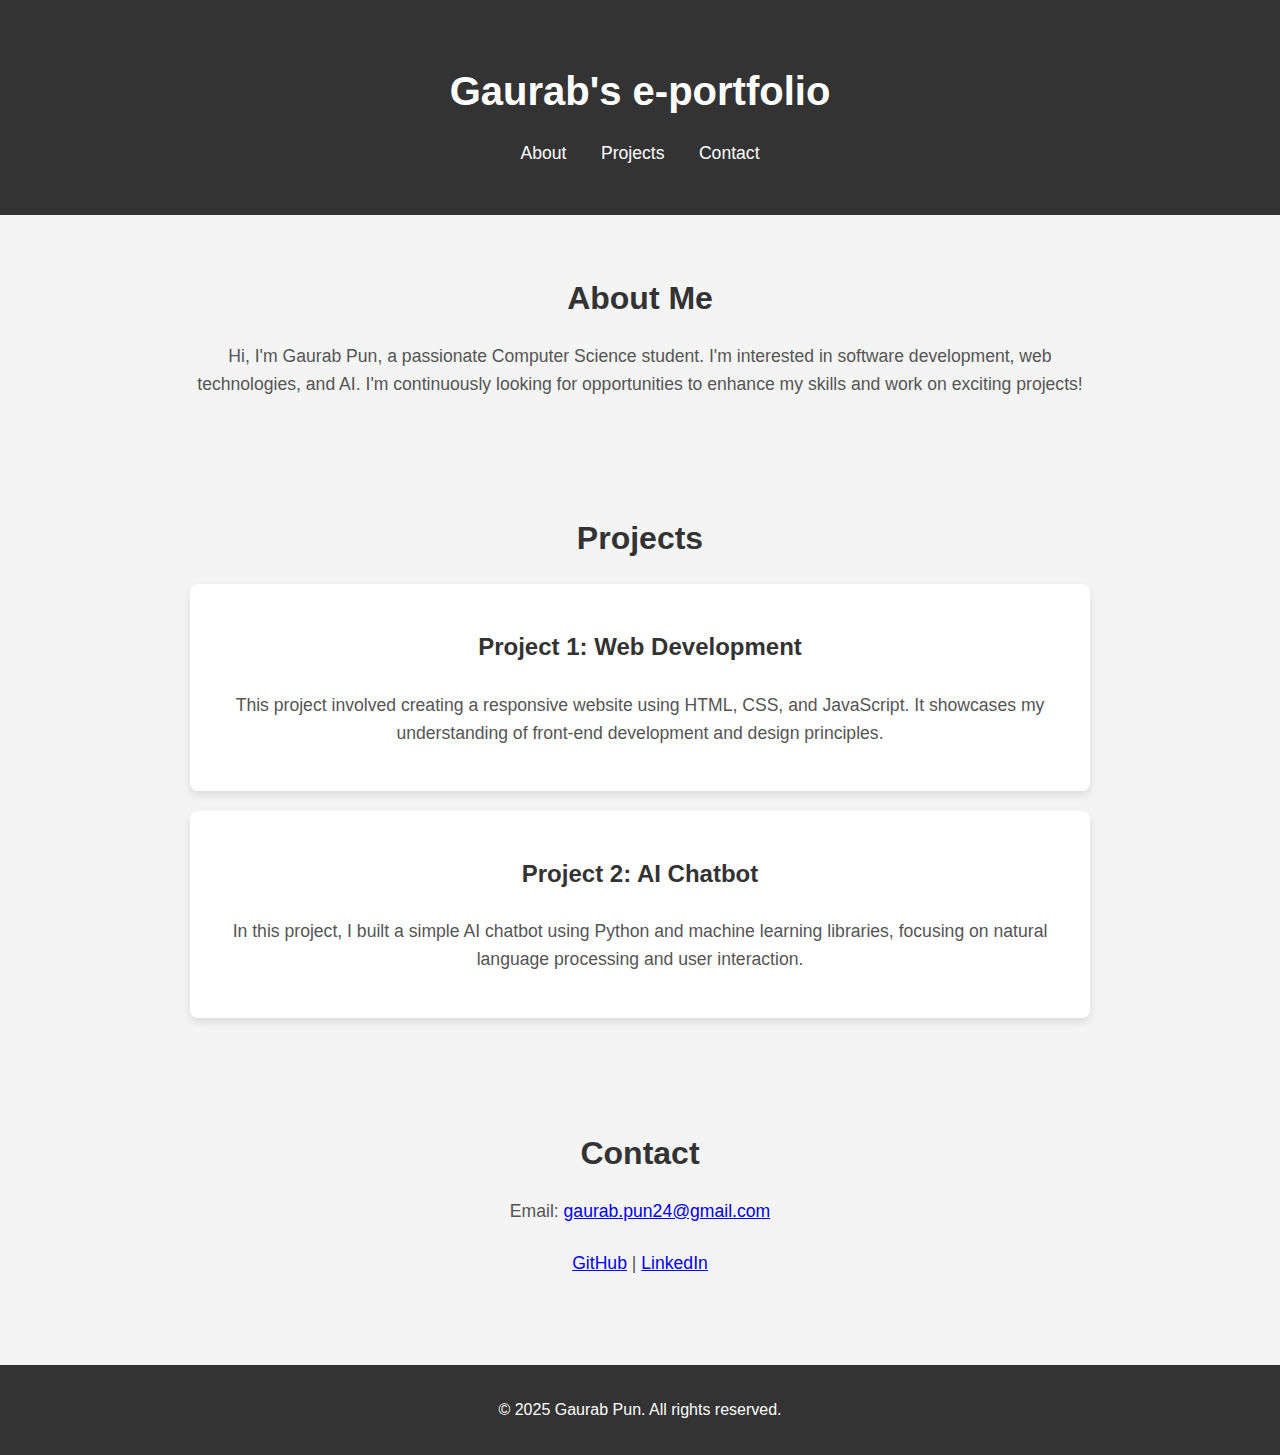
==== index.html @ 422dccc9 "Updated" ====
<!DOCTYPE html>
<html lang="en">
<head>
    <meta charset="UTF-8">
    <meta name="viewport" content="width=device-width, initial-scale=1.0">
    <title>My e-portfolio</title>
    <link rel="stylesheet" href="style.css">
</head>
<body>
    <header>
        <h1>Gaurab's e-portfolio</h1>
        <nav>
            <ul>
                <li><a href="#about">About</a></li>
                <li><a href="#projects">Projects</a></li>
                <li><a href="#contact">Contact</a></li>
            </ul>
        </nav>
    </header>

    <section id="about">
        <h2>About Me</h2>
        <p>Hi, I'm Gaurab Pun, a passionate Computer Science student. I'm interested in software development, web technologies, and AI. I'm continuously looking for opportunities to enhance my skills and work on exciting projects!</p>
    </section>

    <section id="projects">
        <h2>Projects</h2>
        <div class="project">
            <h3>Project 1: Web Development</h3>
            <p>This project involved creating a responsive website using HTML, CSS, and JavaScript. It showcases my understanding of front-end development and design principles.</p>
        </div>
        <div class="project">
            <h3>Project 2: AI Chatbot</h3>
            <p>In this project, I built a simple AI chatbot using Python and machine learning libraries, focusing on natural language processing and user interaction.</p>
        </div>
    </section>

    <section id="contact">
        <h2>Contact</h2>
        <p>Email: <a href="mailto:gaurab.pun24@gmail.com">gaurab.pun24@gmail.com</a></p>
        <p><a href="https://github.com/Gaurabpun" target="_blank">GitHub</a> | <a href="https://www.linkedin.com/in/gaurab-pun" target="_blank">LinkedIn</a></p>
    </section>

    <footer>
        <p>&copy; 2025 Gaurab Pun. All rights reserved.</p>
    </footer>

</body>
</html>
---- style.css ----
body {
    font-family: 'Arial', sans-serif;
    margin: 0;
    padding: 0;
    background-color: #f4f4f4;
    line-height: 1.6;
}

header {
    background: #333;
    color: white;
    text-align: center;
    padding: 2rem 0;
}

header h1 {
    font-size: 2.5rem;
    margin-bottom: 0.5rem;
}

nav ul {
    list-style: none;
    padding: 0;
}

nav ul li {
    display: inline;
    margin: 0 15px;
}

nav a {
    color: white;
    text-decoration: none;
    font-size: 1.1rem;
    transition: color 0.3s ease;
}

nav a:hover {
    color: #f4b400; /* Golden color on hover */
}

section {
    padding: 2rem;
    text-align: center;
    max-width: 900px;
    margin: 0 auto;
}

section h2 {
    font-size: 2rem;
    margin-bottom: 1rem;
    color: #333;
}

section p {
    font-size: 1.1rem;
    margin-bottom: 1.5rem;
    color: #555;
}

.project {
    background: white;
    padding: 20px;
    margin: 20px 0;
    border-radius: 8px;
    box-shadow: 0 4px 8px rgba(0, 0, 0, 0.1);
    transition: box-shadow 0.3s ease;
}

.project:hover {
    box-shadow: 0 8px 16px rgba(0, 0, 0, 0.15);
}

.project h3 {
    font-size: 1.5rem;
    color: #333;
}

footer {
    background: #333;
    color: white;
    text-align: center;
    padding: 1rem;
    margin-top: 2rem;
}

footer p {
    font-size: 1rem;
}
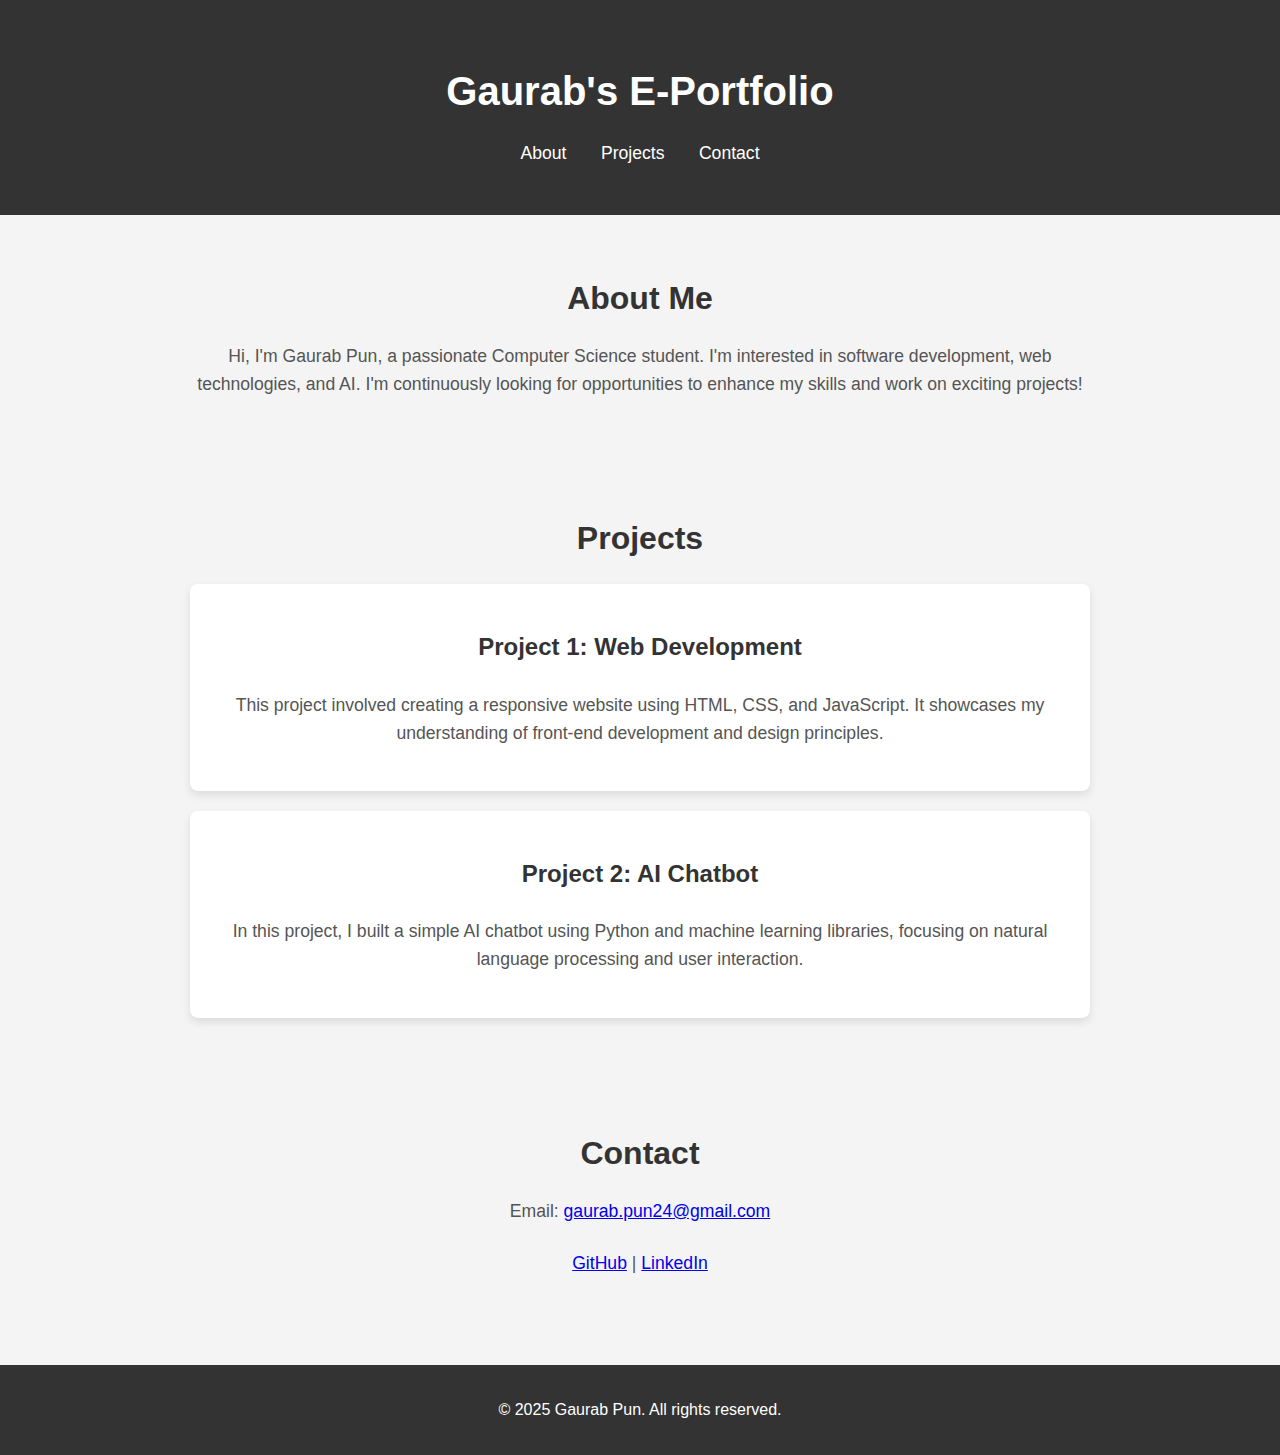
==== commit 2d7cafa6: "Updated" ====
--- a/index.html
+++ b/index.html
@@ -8,7 +8,7 @@
 </head>
 <body>
     <header>
-        <h1>Gaurab's e-portfolio</h1>
+        <h1>Gaurab's E-Portfolio</h1>
         <nav>
             <ul>
                 <li><a href="#about">About</a></li>
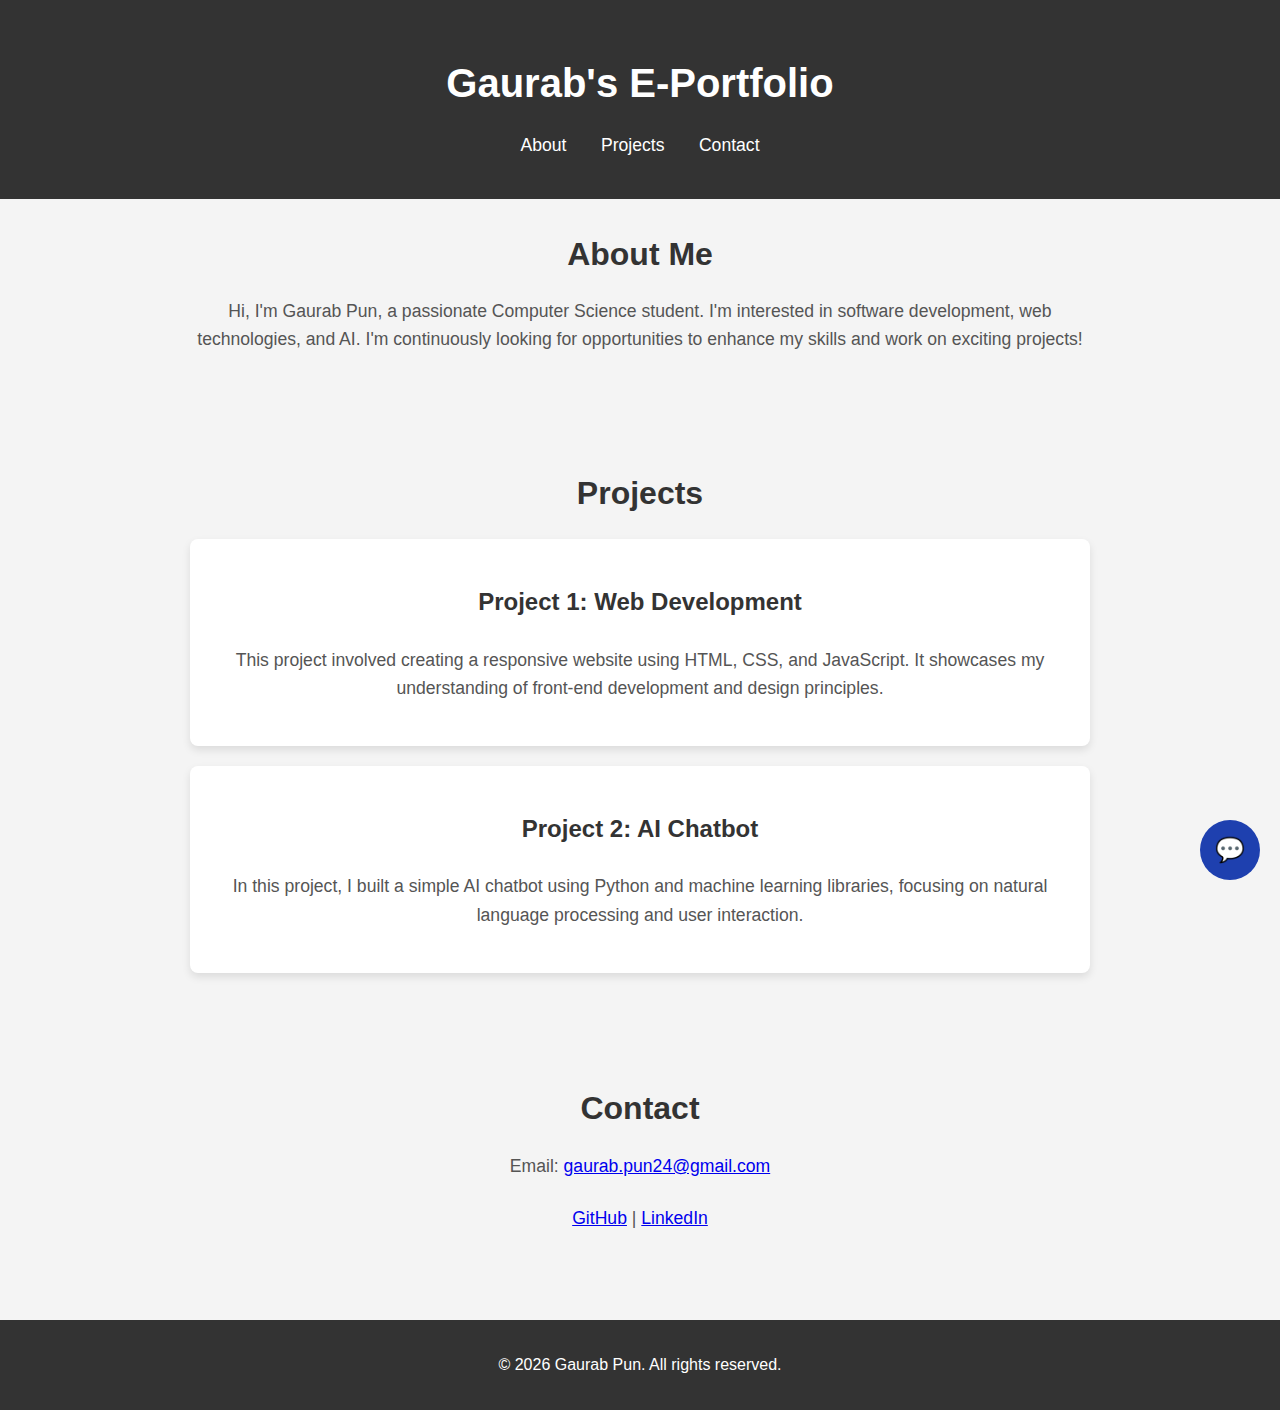
==== commit e40ad366: "Updated" ====
--- a/index.html
+++ b/index.html
@@ -6,6 +6,7 @@
     <title>My e-portfolio</title>
     <link rel="stylesheet" href="style.css">
 </head>
+
 <body>
     <header>
         <h1>Gaurab's E-Portfolio</h1>
@@ -42,8 +43,22 @@
     </section>
 
     <footer>
-        <p>&copy; 2025 Gaurab Pun. All rights reserved.</p>
+        <p>&copy; <span id="currentYear"></span> Gaurab Pun. All rights reserved.</p>
     </footer>
+
+    <!-- Chatbot Button -->
+<button id="chatbot-btn">💬</button>
+
+<!-- Chatbot Window -->
+<div id="chatbot-window">
+  <div id="chatbot-messages"></div>
+  <div id="chatbot-input">
+    <input type="text" id="chat-input" placeholder="Ask me anything..." />
+    <button id="chat-send-btn">➤</button>
+  </div>
+</div>
+
+<script src="script.js"></script> <!-- make sure this line is here or add it -->
 
 </body>
 </html>--- a/style.css
+++ b/style.css
@@ -4,13 +4,19 @@
     padding: 0;
     background-color: #f4f4f4;
     line-height: 1.6;
+    margin-top: 170px;
 }
 
 header {
     background: #333;
     color: white;
     text-align: center;
-    padding: 2rem 0;
+    padding: 1.5rem 0;
+    position: fixed;
+    width: 100%;
+    top: 0%;
+    z-index: 1000;
+    border-radius: 0;
 }
 
 header h1 {
@@ -86,4 +92,76 @@
 
 footer p {
     font-size: 1rem;
-}+}
+
+/* === Chatbot Styles === */
+#chatbot-btn {
+    position: fixed;
+    bottom: 20px;
+    right: 20px;
+    background-color: #1e40af;
+    color: white;
+    border: none;
+    border-radius: 50%;
+    width: 60px;
+    height: 60px;
+    font-size: 24px;
+    cursor: pointer;
+    z-index: 999;
+  }
+  
+  #chatbot-window {
+    position: fixed;
+    bottom: 90px;
+    right: 20px;
+    width: 300px;
+    max-height: 400px;
+    background: white;
+    border: 1px solid #ccc;
+    border-radius: 12px;
+    box-shadow: 0 4px 10px rgba(0, 0, 0, 0.2);
+    display: none;
+    flex-direction: column;
+    overflow: hidden;
+    z-index: 998;
+  }
+  
+  #chatbot-messages {
+    flex: 1;
+    padding: 10px;
+    overflow-y: auto;
+    font-size: 14px;
+  }
+  
+  #chatbot-input {
+    display: flex;
+    border-top: 1px solid #ccc;
+  }
+  
+  #chatbot-input input {
+    flex: 1;
+    padding: 10px;
+    border: none;
+    outline: none;
+    font-size: 14px;
+  }
+  
+  #chatbot-input button {
+    background: #1e40af;
+    color: white;
+    border: none;
+    padding: 10px 15px;
+    cursor: pointer;
+  }
+  
+  .message.user {
+    text-align: right;
+    color: #1e40af;
+    margin: 5px 0;
+  }
+  
+  .message.bot {
+    text-align: left;
+    color: #111827;
+    margin: 5px 0;
+  }  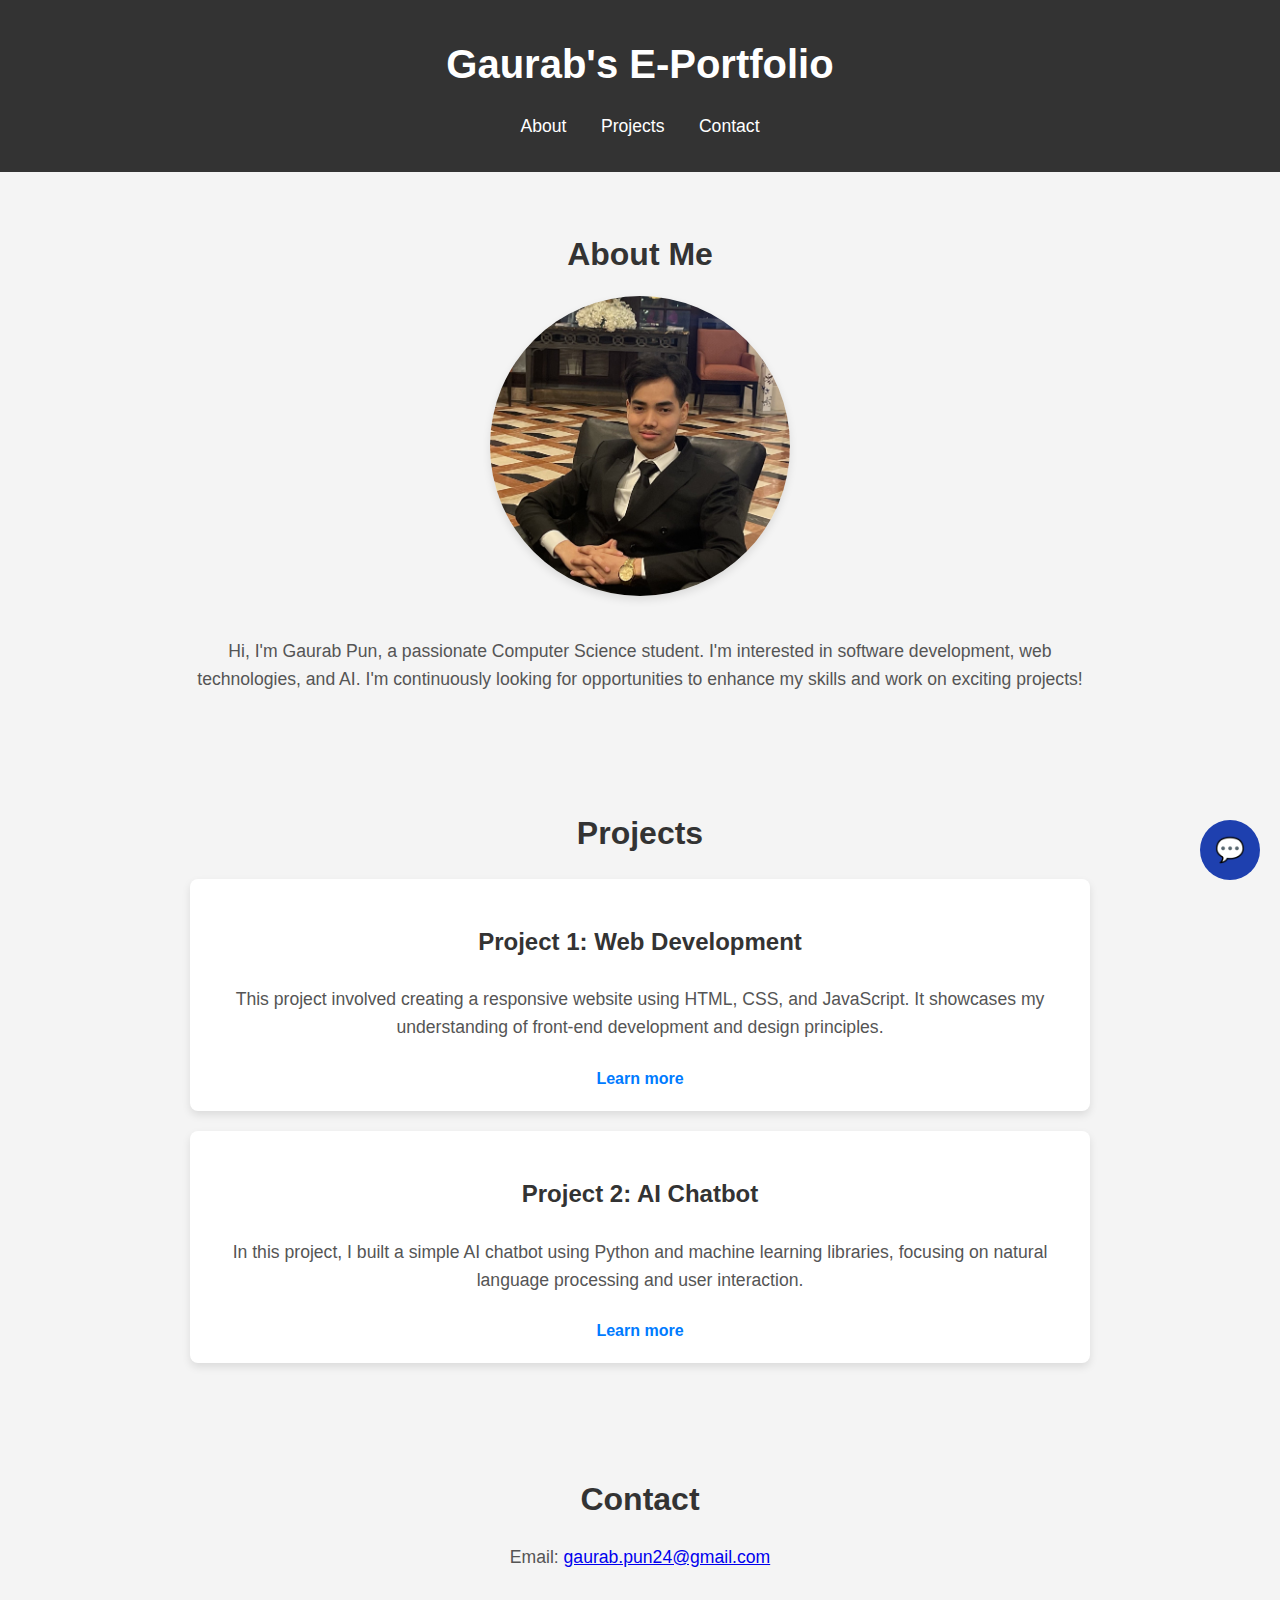
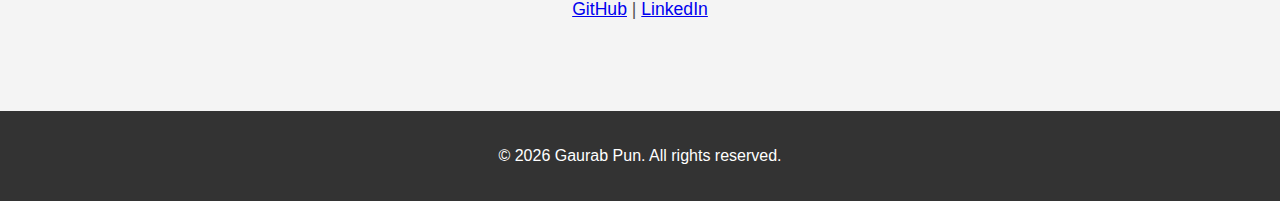
==== commit 973027eb: "Updated" ====
--- a/index.html
+++ b/index.html
@@ -21,6 +21,7 @@
 
     <section id="about">
         <h2>About Me</h2>
+        <img src="images/profilePic1.jpeg" alt="Gaurab Pun" class="profile-pic">
         <p>Hi, I'm Gaurab Pun, a passionate Computer Science student. I'm interested in software development, web technologies, and AI. I'm continuously looking for opportunities to enhance my skills and work on exciting projects!</p>
     </section>
 
@@ -29,10 +30,19 @@
         <div class="project">
             <h3>Project 1: Web Development</h3>
             <p>This project involved creating a responsive website using HTML, CSS, and JavaScript. It showcases my understanding of front-end development and design principles.</p>
+            <a href="javascript:void(0);" onclick="toggleDetails('project1-details')">Learn more</a>
+            <div id="project1-details" class="project-details" style="display: none;">
+                <p>Extra info: This included features like responsive layout, interactive elements, and animations using CSS trsansitions.</p>
+            </div>
+            <!-- <a href="project1.html" target="_blank">Learn more</a>-->
         </div>
         <div class="project">
             <h3>Project 2: AI Chatbot</h3>
             <p>In this project, I built a simple AI chatbot using Python and machine learning libraries, focusing on natural language processing and user interaction.</p>
+            <a href="javascript:void(0);" onclick="toggleDetails('project2-details')">Learn more</a>
+            <div id="project2-details" class="project-details" style="display: none;">
+                <p>Extra info: Used NLTK for tokenization, trained a bsic classifier, and added basic conversational logic.</p>
+            </div>
         </div>
     </section>
 
@@ -58,7 +68,7 @@
   </div>
 </div>
 
-<script src="script.js"></script> <!-- make sure this line is here or add it -->
+<script src="script.js" defer></script> <!-- make sure this line is here or add it -->
 
 </body>
 </html>--- a/style.css
+++ b/style.css
@@ -11,15 +11,20 @@
     background: #333;
     color: white;
     text-align: center;
-    padding: 1.5rem 0;
+    padding: 1rem 0;
+    transition: padding 0.3s ease;
+    width: 100%;
     position: fixed;
-    width: 100%;
-    top: 0%;
+    top: 0;
     z-index: 1000;
-    border-radius: 0;
+}
+
+header.minimized {
+    padding: 0.2rem 0;
 }
 
 header h1 {
+    margin-top: 1rem;
     font-size: 2.5rem;
     margin-bottom: 0.5rem;
 }
@@ -164,4 +169,31 @@
     text-align: left;
     color: #111827;
     margin: 5px 0;
-  }  +  }
+
+  .project a {
+    color: #007BFF; /* Example: blue color for the link */
+    text-decoration: none; /* Removes underline */
+    font-weight: bold; /* Makes font bold */
+}
+
+.project a:hover {
+    text-decoration: underline; /* Adds underline on hover for better usability */
+}
+
+.project-details {
+    margin-top: 1rem;
+    background-color: #f9f9f9;
+    padding: 1rem;
+    border-left: 4px solid #333;
+    border-radius: 5px;
+}
+
+.profile-pic {
+    width: 300px;
+    height: 300px;
+    border-radius: 50%;
+    object-fit: cover;
+    margin-bottom: 1rem;
+    box-shadow: 0 4px 8px rgba(0, 0, 0, 0.1);
+}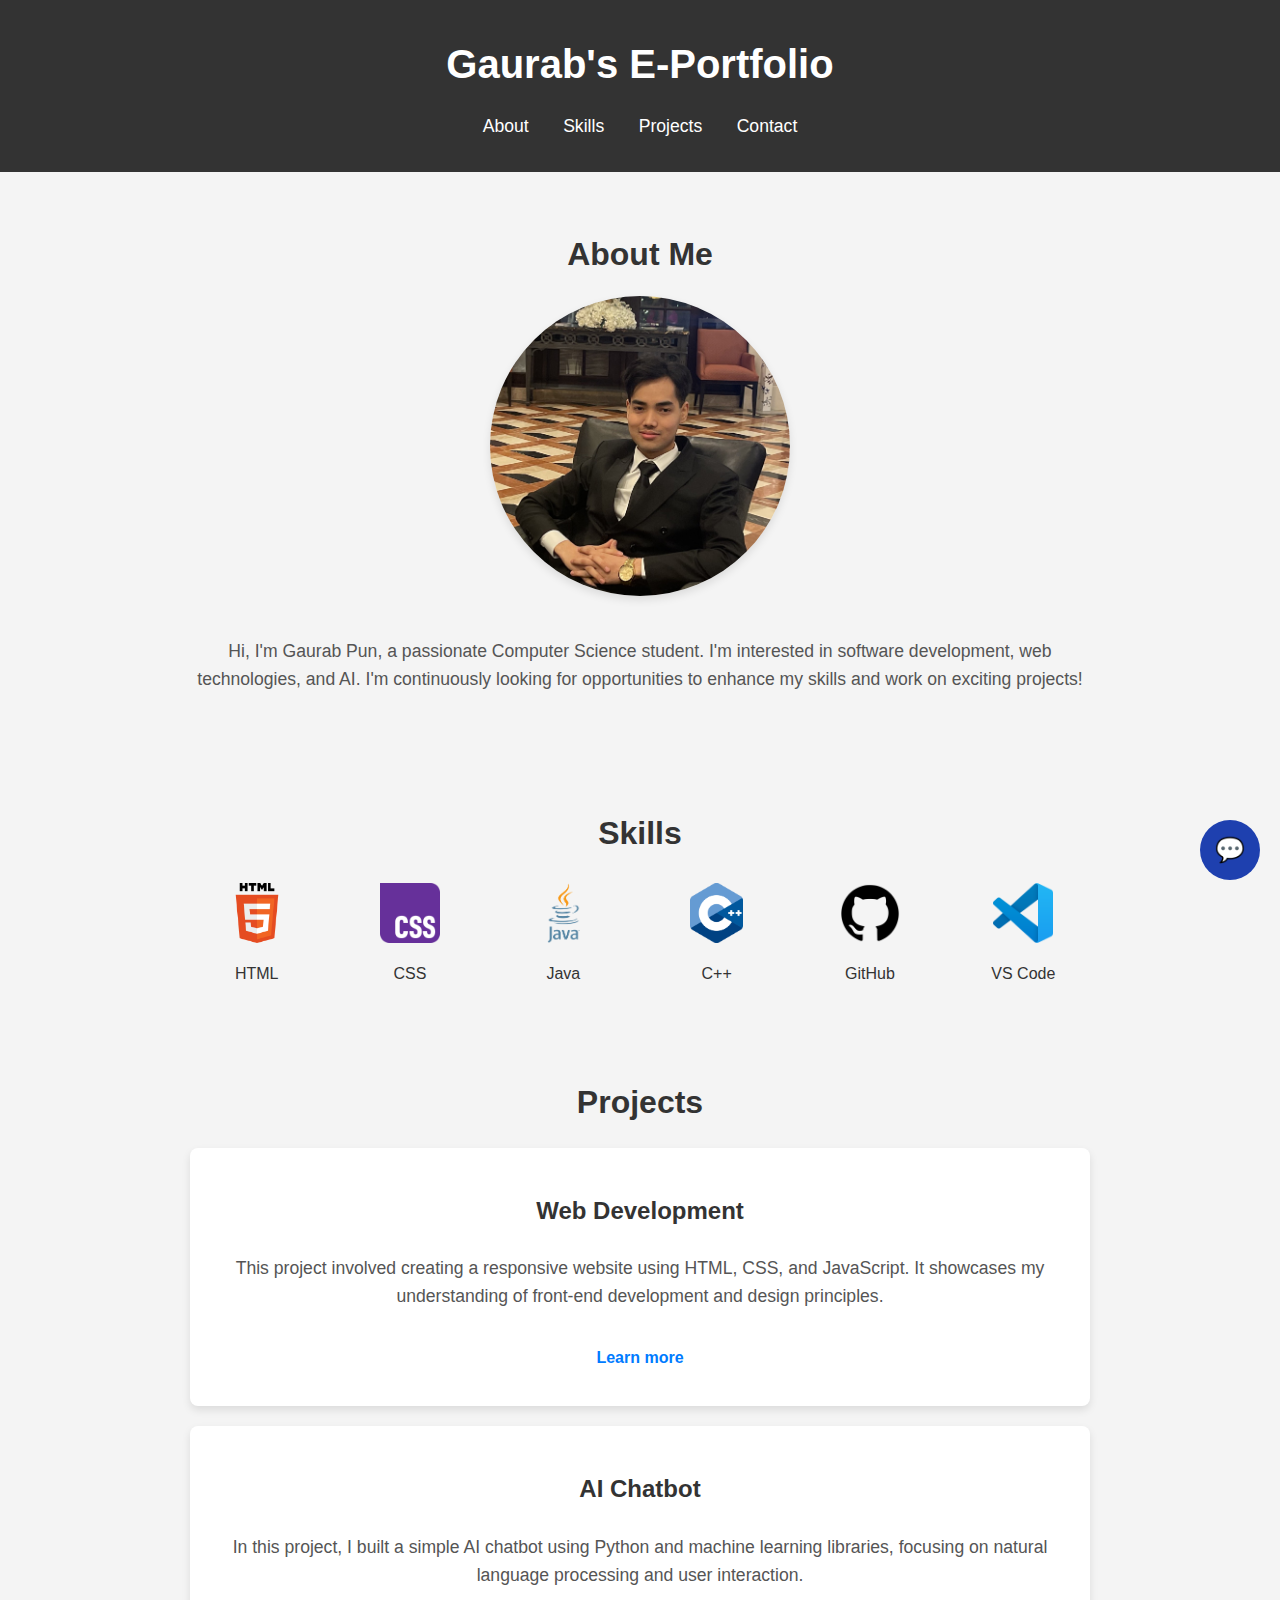
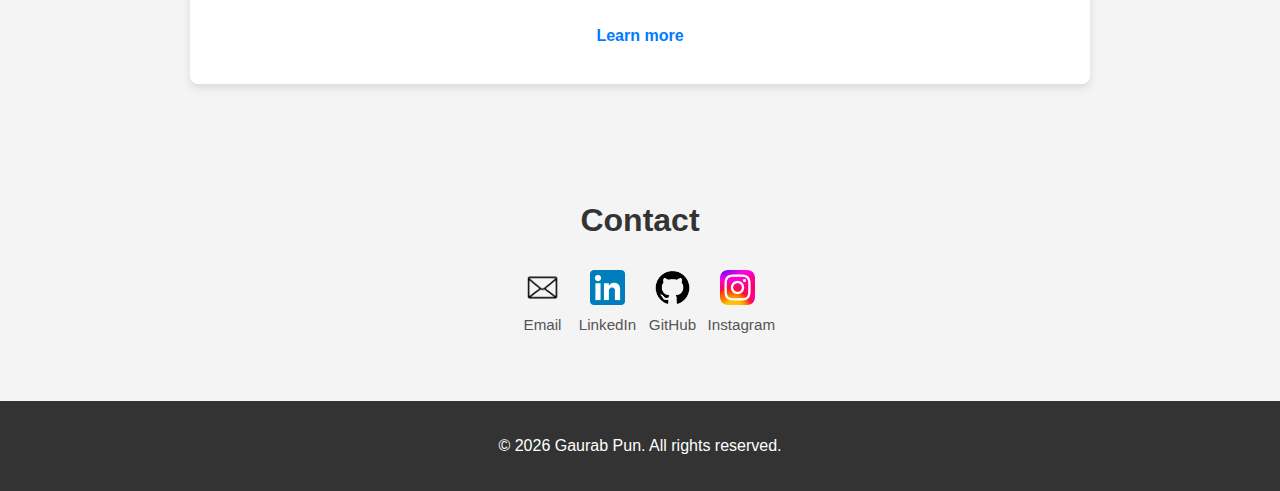
==== commit 319c40d6: "Updated" ====
--- a/index.html
+++ b/index.html
@@ -13,6 +13,7 @@
         <nav>
             <ul>
                 <li><a href="#about">About</a></li>
+                <li><a href="#skills">Skills</a></li>
                 <li><a href="#projects">Projects</a></li>
                 <li><a href="#contact">Contact</a></li>
             </ul>
@@ -21,36 +22,83 @@
 
     <section id="about">
         <h2>About Me</h2>
-        <img src="images/profilePic1.jpeg" alt="Gaurab Pun" class="profile-pic">
+        <img src="images/profile/profilePic1.jpeg" alt="Gaurab Pun" class="profile-pic">
         <p>Hi, I'm Gaurab Pun, a passionate Computer Science student. I'm interested in software development, web technologies, and AI. I'm continuously looking for opportunities to enhance my skills and work on exciting projects!</p>
     </section>
 
+    <section id="skills">
+        <h2>Skills</h2>
+        <div class="skills-grid">
+            <div class="skill">
+                <img src="images/skills/html.png" alt="HTML">
+                <p>HTML</p>
+            </div>
+            <div class="skill">
+                <img src="images/skills/css.png" alt="CSS">
+                <p>CSS</p>
+            </div>
+            <div class="skill">
+                <img src="images/skills/java.png" alt="Java">
+                <p>Java</p>
+            </div>
+            <div class="skill">
+                <img src="images/skills/c++.png" alt="C++">
+                <p>C++</p>
+            </div>
+            <div class="skill">
+                <img src="images/contact/github.png" alt="GitHub">
+                <p>GitHub</p>
+            </div>
+            <div class="skill">
+                <img src="images/skills/vscode.png" alt="VS Code">
+                <p>VS Code</p>
+            </div>
+            <!-- Add more skills below if you have them -->
+        </div>
+    </section>
+    
     <section id="projects">
         <h2>Projects</h2>
         <div class="project">
-            <h3>Project 1: Web Development</h3>
+            <h3>Web Development</h3>
             <p>This project involved creating a responsive website using HTML, CSS, and JavaScript. It showcases my understanding of front-end development and design principles.</p>
             <a href="javascript:void(0);" onclick="toggleDetails('project1-details')">Learn more</a>
-            <div id="project1-details" class="project-details" style="display: none;">
-                <p>Extra info: This included features like responsive layout, interactive elements, and animations using CSS trsansitions.</p>
+            <div id="project1-details" class="project-details">
+                <p>Extra info: This included features like responsive layout, interactive elements, and animations using CSS transitions.</p>
             </div>
             <!-- <a href="project1.html" target="_blank">Learn more</a>-->
         </div>
         <div class="project">
-            <h3>Project 2: AI Chatbot</h3>
+            <h3>AI Chatbot</h3>
             <p>In this project, I built a simple AI chatbot using Python and machine learning libraries, focusing on natural language processing and user interaction.</p>
             <a href="javascript:void(0);" onclick="toggleDetails('project2-details')">Learn more</a>
-            <div id="project2-details" class="project-details" style="display: none;">
-                <p>Extra info: Used NLTK for tokenization, trained a bsic classifier, and added basic conversational logic.</p>
+            <div id="project2-details" class="project-details">
+                <p>Extra info: Used NLTK for tokenization, trained a basic classifier, and added basic conversational logic.</p>
             </div>
         </div>
     </section>
 
     <section id="contact">
         <h2>Contact</h2>
-        <p>Email: <a href="mailto:gaurab.pun24@gmail.com">gaurab.pun24@gmail.com</a></p>
-        <p><a href="https://github.com/Gaurabpun" target="_blank">GitHub</a> | <a href="https://www.linkedin.com/in/gaurab-pun" target="_blank">LinkedIn</a></p>
-    </section>
+        <div class="contact-icons">
+            <a href="mailto:gaurab.pun24@gmail.com" target="_blank">
+                <img src="images/contact/email.jpg" alt="Email">
+                <p>Email</p>
+            </a>
+            <a href="https://www.linkedin.com/in/gaurab-pun" target="_blank">
+                <img src="images/contact/linkedin.webp" alt="LinkedIn">
+                <p>LinkedIn</p>
+            </a>
+            <a href="https://github.com/Gaurabpun" target="_blank">
+                <img src="images/contact/github.png" alt="GitHub">
+                <p>GitHub</p>
+            </a>
+            <a href="https://www.instagram.com/__gaurab.pun__" target="_blank">
+                <img src="images/contact/instagram.webp" alt="Instagram">
+                <p>Instagram</p>
+            </a>
+        </div>
+    </section>    
 
     <footer>
         <p>&copy; <span id="currentYear"></span> Gaurab Pun. All rights reserved.</p>
--- a/style.css
+++ b/style.css
@@ -7,6 +7,10 @@
     margin-top: 170px;
 }
 
+html {
+    scroll-behavior: smooth;
+  }  
+
 header {
     background: #333;
     color: white;
@@ -50,6 +54,10 @@
     color: #f4b400; /* Golden color on hover */
 }
 
+#about, #projects, #contact, #skills {
+    scroll-margin-top: 100px;
+}
+
 section {
     padding: 2rem;
     text-align: center;
@@ -75,11 +83,51 @@
     margin: 20px 0;
     border-radius: 8px;
     box-shadow: 0 4px 8px rgba(0, 0, 0, 0.1);
-    transition: box-shadow 0.3s ease;
+    transition: transform 0.3s ease, box-shadow 0.3s ease;
+    cursor: default;
 }
 
 .project:hover {
+    transform: translateY(-5px);
     box-shadow: 0 8px 16px rgba(0, 0, 0, 0.15);
+    cursor: pointer;
+}
+
+.project a {
+    color: #007BFF; /* Example: blue color for the link */
+    text-decoration: none; /* Removes underline */
+    font-weight: bold; /* Makes font bold */
+    display: inline-block;
+    margin-top: 10px;
+    transition: background-color 0.3s, color 0.3s, padding 0.2s;
+}
+
+.project a:hover {
+    text-decoration: underline; /* Adds underline on hover for better usability */
+}
+
+.project-details {
+    max-height: 0;
+    overflow: hidden;
+    transition: max-height 0.4s ease-in-out, padding 0.3s ease;
+    background-color: #f9f9f9;
+    padding: 0 1rem;
+    border-radius: 5px;
+    margin-top: 1rem;
+}
+
+.project-details.open {
+    max-height: 300px;
+    padding: 1rem;
+}
+
+.profile-pic {
+    width: 300px;
+    height: 300px;
+    border-radius: 50%;
+    object-fit: cover;
+    margin-bottom: 1rem;
+    box-shadow: 0 4px 8px rgba(0, 0, 0, 0.1);
 }
 
 .project h3 {
@@ -171,29 +219,71 @@
     margin: 5px 0;
   }
 
-  .project a {
-    color: #007BFF; /* Example: blue color for the link */
-    text-decoration: none; /* Removes underline */
-    font-weight: bold; /* Makes font bold */
-}
-
-.project a:hover {
-    text-decoration: underline; /* Adds underline on hover for better usability */
-}
-
-.project-details {
-    margin-top: 1rem;
-    background-color: #f9f9f9;
-    padding: 1rem;
-    border-left: 4px solid #333;
-    border-radius: 5px;
-}
-
-.profile-pic {
-    width: 300px;
-    height: 300px;
-    border-radius: 50%;
-    object-fit: cover;
-    margin-bottom: 1rem;
-    box-shadow: 0 4px 8px rgba(0, 0, 0, 0.1);
-}+.skills-grid {
+    display: grid;
+    grid-template-columns: repeat(auto-fit, minmax(100px, 1fr));
+    gap: 20px;
+    justify-items: center;
+    align-items: center;
+    margin-top: 1.5rem;
+}
+
+.skill {
+    text-align: center;
+}
+
+.skill img {
+    width: 60px;
+    height: 60px;
+    object-fit: contain;
+    margin-bottom: 10px;
+    transition: transform 0.3s;
+}
+
+.skill:hover img {
+    transform: scale(1.1);
+}
+
+.skill p {
+    font-size: 1rem;
+    color: #333;
+    margin: 0;
+}
+
+.contact-icons {
+    display: flex;
+    justify-content: center;
+    flex-wrap: wrap;
+    gap: 5px;
+    margin-top: 1.5rem;
+}
+
+.contact-icons a {
+    text-decoration: none;
+    color: #333;
+    text-align: center;
+    transition: transform 0.3s;
+
+    width: 60px;
+}
+
+.contact-icons img {
+    width: 35px;
+    height: 35px;
+    object-fit: contain;
+    margin-bottom: 8px;
+    transition: transform 0.3s;
+
+    display: block;
+    margin-left: auto;
+    margin-right: auto;
+}
+
+.contact-icons a:hover img {
+    transform: scale(1.1);
+}
+
+.contact-icons p {
+    margin: 0;
+    font-size: 0.95rem;
+}
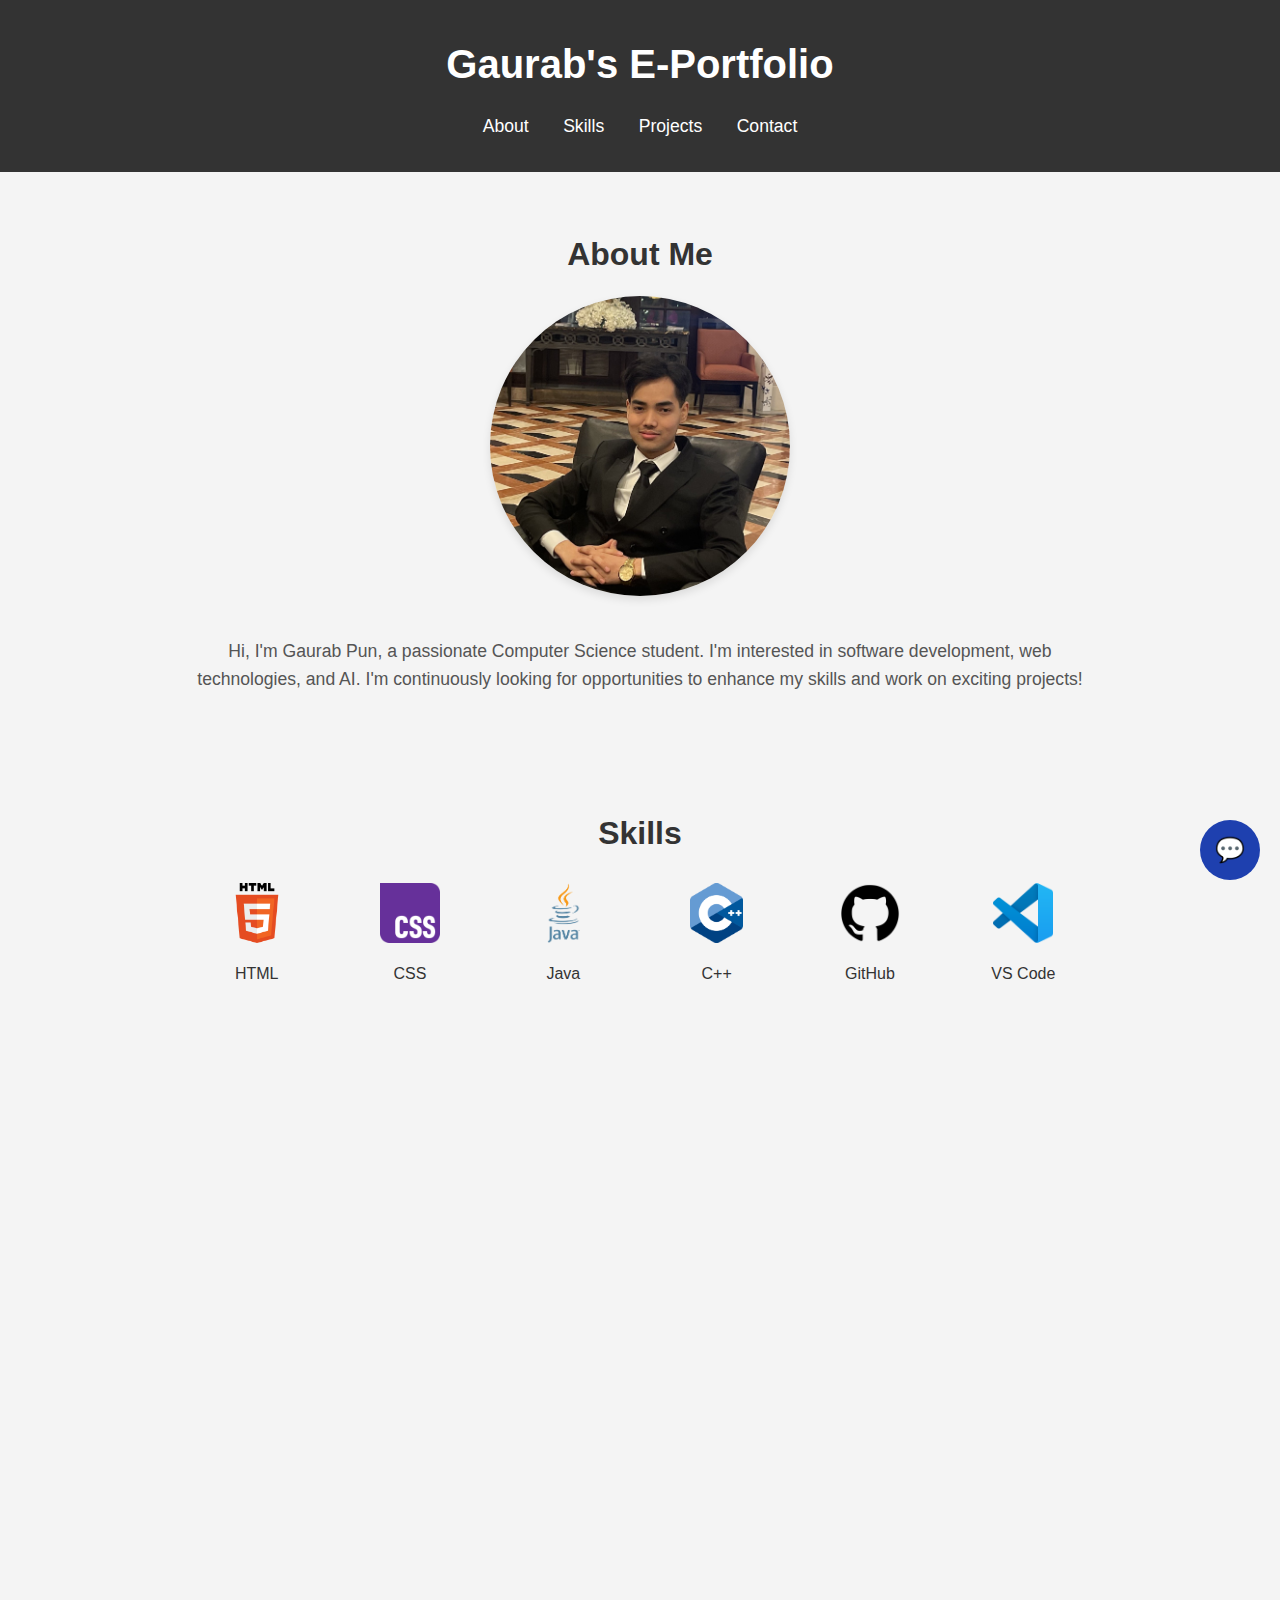
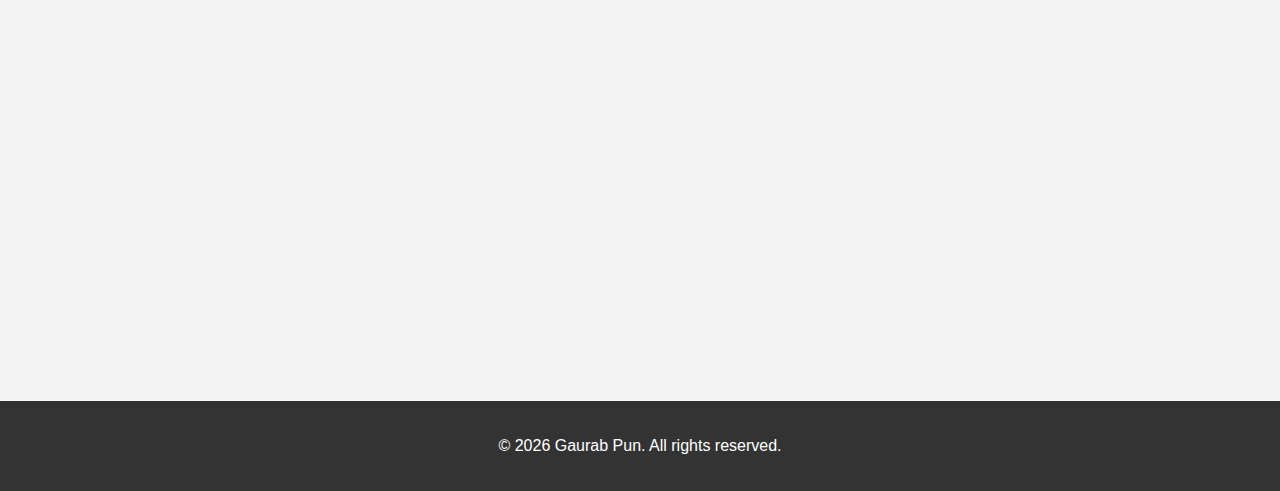
==== commit 77743dc6: "Updated" ====
--- a/index.html
+++ b/index.html
@@ -20,13 +20,13 @@
         </nav>
     </header>
 
-    <section id="about">
+    <section id="about" class="fade-in">
         <h2>About Me</h2>
         <img src="images/profile/profilePic1.jpeg" alt="Gaurab Pun" class="profile-pic">
         <p>Hi, I'm Gaurab Pun, a passionate Computer Science student. I'm interested in software development, web technologies, and AI. I'm continuously looking for opportunities to enhance my skills and work on exciting projects!</p>
     </section>
 
-    <section id="skills">
+    <section id="skills" class="fade-in">
         <h2>Skills</h2>
         <div class="skills-grid">
             <div class="skill">
@@ -57,7 +57,7 @@
         </div>
     </section>
     
-    <section id="projects">
+    <section id="projects" class="fade-in">
         <h2>Projects</h2>
         <div class="project">
             <h3>Web Development</h3>
@@ -78,7 +78,7 @@
         </div>
     </section>
 
-    <section id="contact">
+    <section id="contact" class="fade-in">
         <h2>Contact</h2>
         <div class="contact-icons">
             <a href="mailto:gaurab.pun24@gmail.com" target="_blank">
--- a/style.css
+++ b/style.css
@@ -54,8 +54,8 @@
     color: #f4b400; /* Golden color on hover */
 }
 
-#about, #projects, #contact, #skills {
-    scroll-margin-top: 100px;
+#about.fade-in, #projects.fade-in, #contact.fade-in, #skills.fade-in {
+    scroll-margin-top: 130px;
 }
 
 section {
@@ -287,3 +287,14 @@
     margin: 0;
     font-size: 0.95rem;
 }
+
+.fade-in {
+    opacity: 0;
+    transform: translateY(25px);
+    transition: opacity 0.6s ease-out, transform 0.6s ease-out;
+}
+
+.fade-in.visible {
+    opacity: 1;
+    transform: translateY(0);
+}